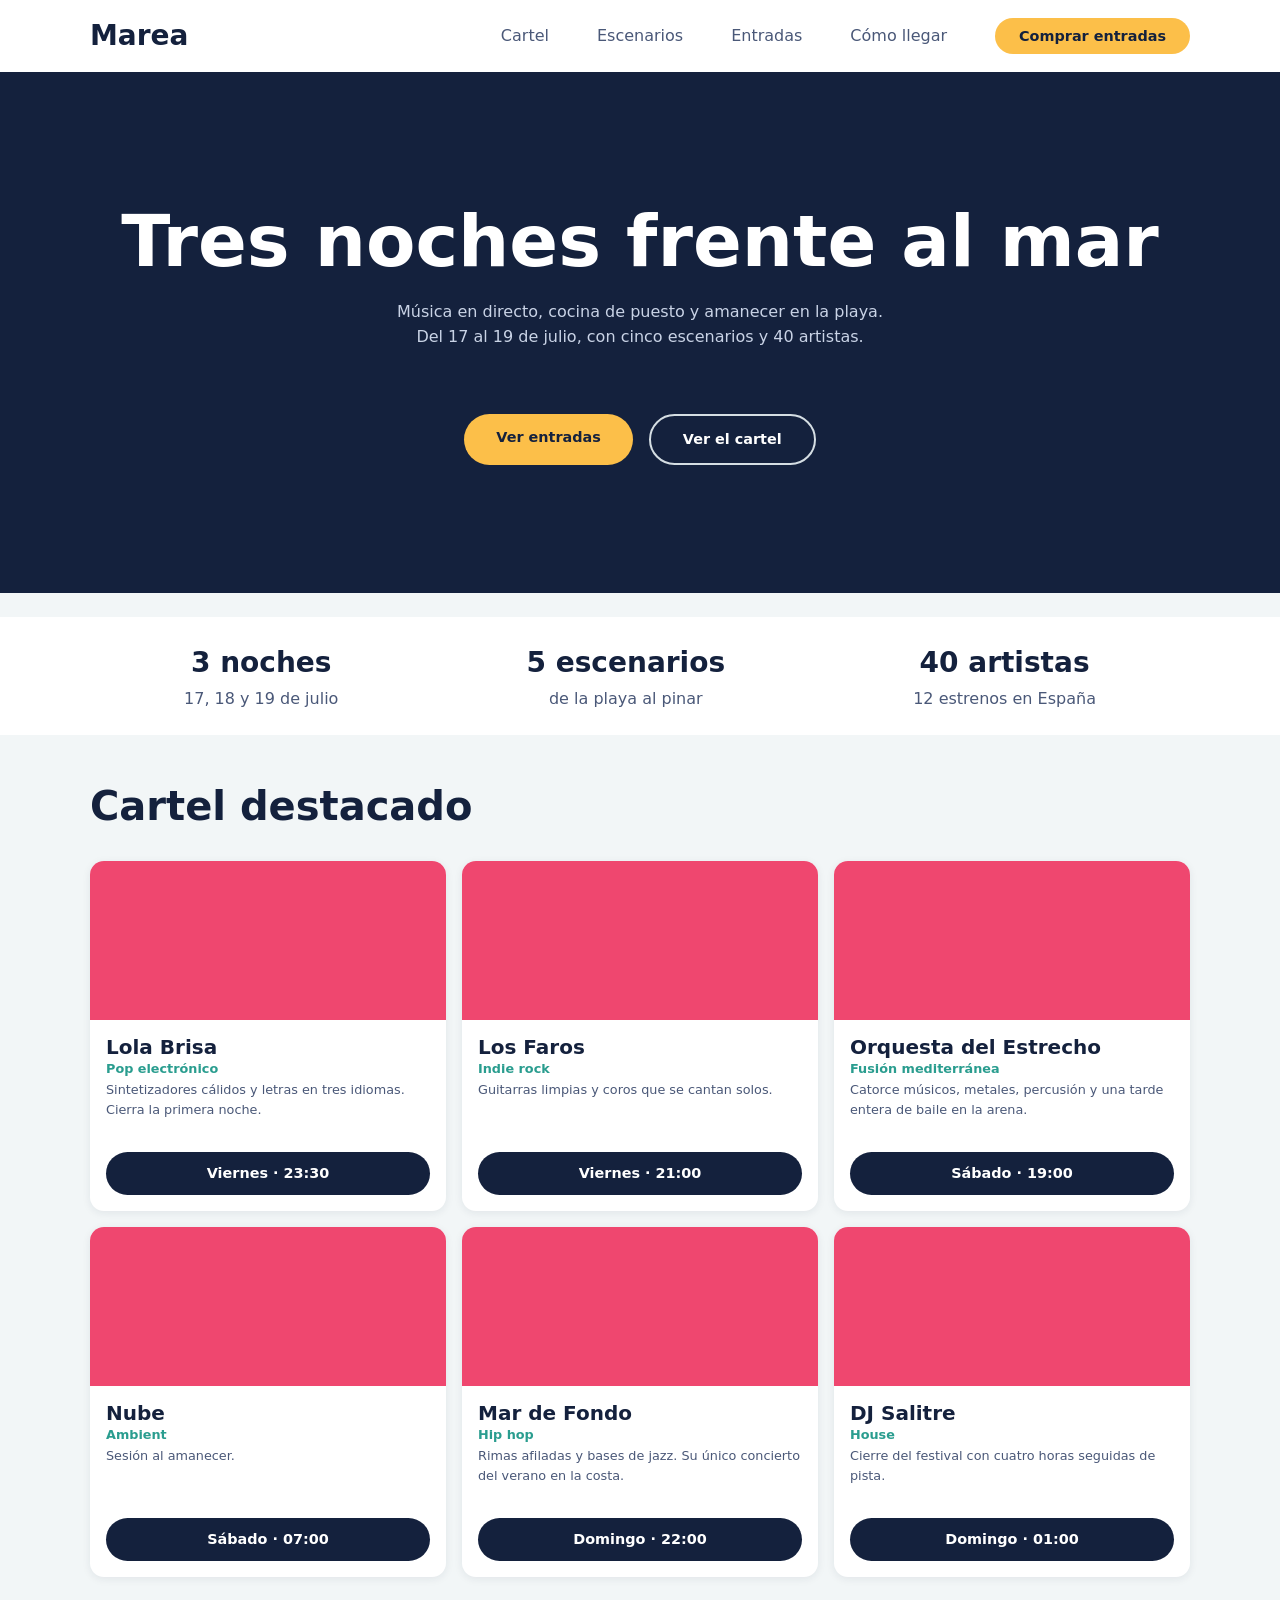
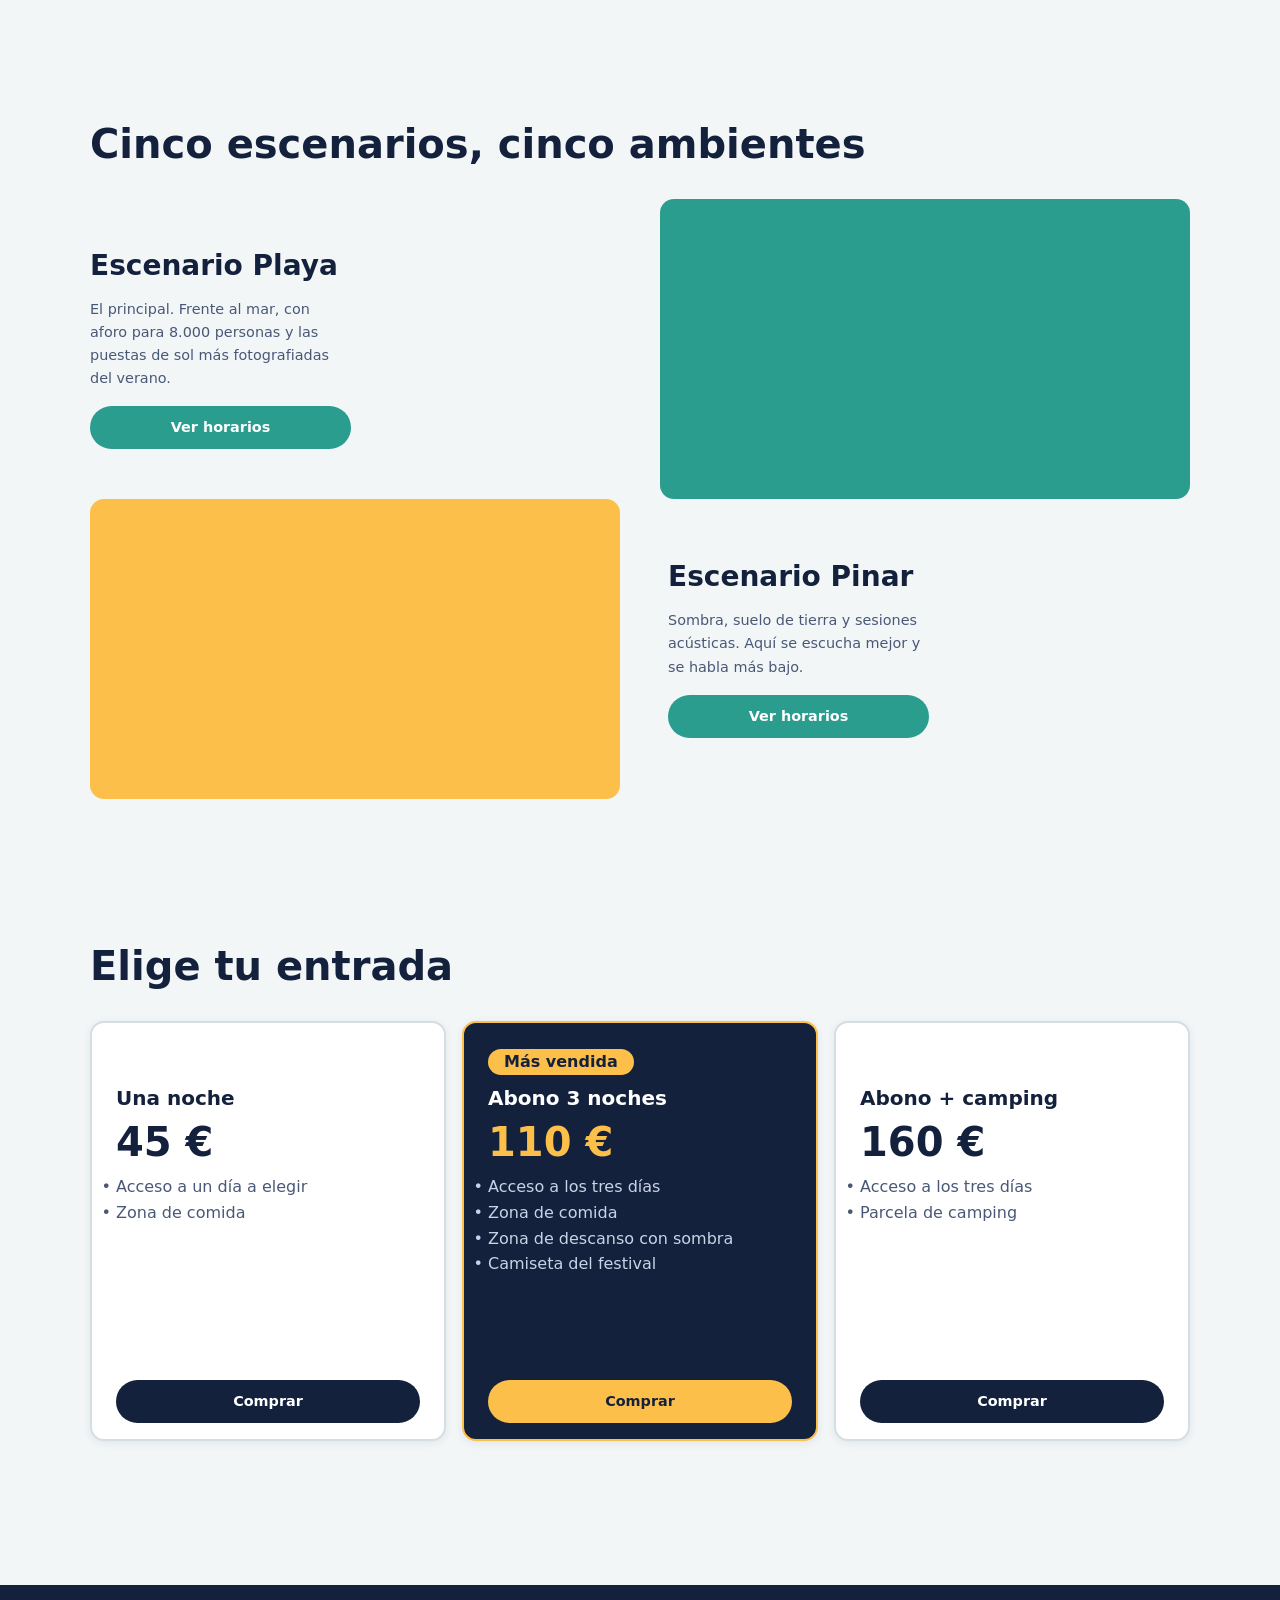
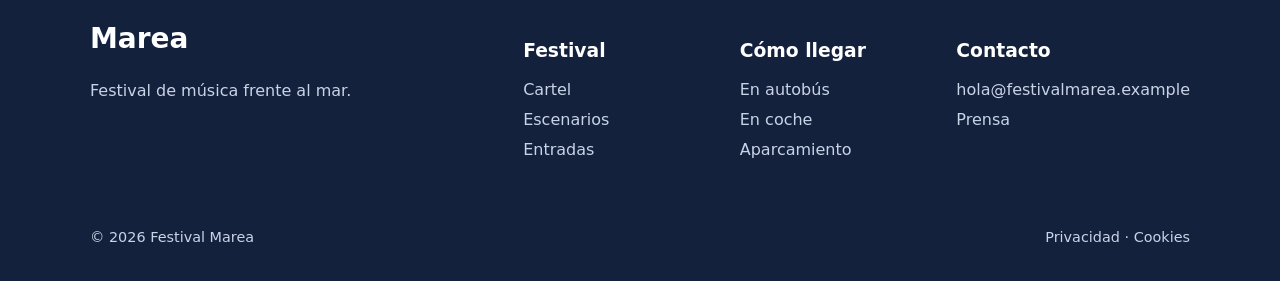
==== Práctica Grid/index.html @ 4a8e5f9d "Add initial HTML and CSS files for Festival Marea layout" ====
<!DOCTYPE html>
<html lang="es">

<head>
  <meta charset="UTF-8">
  <meta name="viewport" content="width=device-width, initial-scale=1">
  <title>Festival Marea · Layout con Flexbox y Grid</title>

  <!-- 1º las variables y el reset, 2º vuestros estilos -->
  <link rel="stylesheet" href="css/variables.css">
  <link rel="stylesheet" href="css/styles.css">
</head>

<body>

  <!-- ============ 1. CABECERA ============ -->
  <header class="cabecera">
    <div class="contenedor cabecera__interior">
      <a href="#" class="logo">Marea</a>

      <nav class="menu" aria-label="Principal">
        <ul class="menu__lista">
          <li><a href="#cartel" class="menu__enlace">Cartel</a></li>
          <li><a href="#escenarios" class="menu__enlace">Escenarios</a></li>
          <li><a href="#entradas" class="menu__enlace">Entradas</a></li>
          <li><a href="#info" class="menu__enlace">Cómo llegar</a></li>
          <li><a href="#entradas" class="boton boton--sol">Comprar entradas</a></li>
        </ul>
      </nav>

    </div>
  </header>

  <main>

    <!-- ============ 2. HERO ============ -->
    <section class="hero">
      <div class="contenedor hero__interior">
        <h1 class="hero__titulo">Tres noches frente al mar</h1>
        <div class="hero__texto-contenedor">
          <p class="hero__texto">
            Música en directo, cocina de puesto y amanecer en la playa.

          </p>
          <p class="hero__texto">Del 17 al 19 de julio, con cinco escenarios y 40 artistas.</p>
        </div>
        <div class="hero__acciones">
          <a href="#entradas" class="boton boton--sol boton--grande">Ver entradas</a>
          <a href="#cartel" class="boton boton--borde boton--grande">Ver el cartel</a>
        </div>
      </div>
    </section>

    <!-- ============ 3. DATOS CLAVE ============ -->
    <section class="datos">
      <div class="contenedor">
        <ul class="datos__lista">
          <li class="dato">
            <strong class="dato__valor">3 noches</strong>
            <span class="dato__etiqueta">17, 18 y 19 de julio</span>
          </li>
          <li class="dato">
            <strong class="dato__valor">5 escenarios</strong>
            <span class="dato__etiqueta">de la playa al pinar</span>
          </li>
          <li class="dato">
            <strong class="dato__valor">40 artistas</strong>
            <span class="dato__etiqueta">12 estrenos en España</span>
          </li>
        </ul>
      </div>
    </section>

    <!-- ============ 4. CARTEL (tarjetas) ============ -->
    <section class="cartel" id="cartel">
      <div class="contenedor">
        <h2 class="seccion__titulo">Cartel destacado</h2>

        <div class="cartel__rejilla">

          <article class="tarjeta">
            <div class="tarjeta__imagen" aria-hidden="true"></div>
            <div class="tarjeta__cuerpo">
              <div class="tarjeta__cuerpo__contenido">
                <h3 class="tarjeta__titulo">Lola Brisa</h3>
                <p class="tarjeta__estilo">Pop electrónico</p>
                <p class="tarjeta__texto">
                  Sintetizadores cálidos y letras en tres idiomas. Cierra la primera noche.
                </p>
              </div>
              <a href="#" class="boton boton--oscuro tarjeta__boton">Viernes · 23:30</a>
            </div>
          </article>

          <article class="tarjeta">
            <div class="tarjeta__imagen" aria-hidden="true"></div>
            <div class="tarjeta__cuerpo">
              <div class="tarjeta__cuerpo__contenido">
                <h3 class="tarjeta__titulo">Los Faros</h3>
                <p class="tarjeta__estilo">Indie rock</p>
                <p class="tarjeta__texto">
                  Guitarras limpias y coros que se cantan solos.
                </p>
              </div>
              <a href="#" class="boton boton--oscuro tarjeta__boton">Viernes · 21:00</a>
            </div>
          </article>

          <article class="tarjeta">
            <div class="tarjeta__imagen" aria-hidden="true"></div>
            <div class="tarjeta__cuerpo">
              <div class="tarjeta__cuerpo__contenido">
                <h3 class="tarjeta__titulo">Orquesta del Estrecho</h3>
                <p class="tarjeta__estilo">Fusión mediterránea</p>
                <p class="tarjeta__texto">
                  Catorce músicos, metales, percusión y una tarde entera de baile en la arena.
                </p>
              </div>
              <a href="#" class="boton boton--oscuro tarjeta__boton">Sábado · 19:00</a>
            </div>
          </article>

          <article class="tarjeta">
            <div class="tarjeta__imagen" aria-hidden="true"></div>
            <div class="tarjeta__cuerpo">
              <div class="tarjeta__cuerpo__contenido">
                <h3 class="tarjeta__titulo">Nube</h3>
                <p class="tarjeta__estilo">Ambient</p>
                <p class="tarjeta__texto">
                  Sesión al amanecer.
                </p>
              </div>
              <a href="#" class="boton boton--oscuro tarjeta__boton">Sábado · 07:00</a>
            </div>
          </article>

          <article class="tarjeta">
            <div class="tarjeta__imagen" aria-hidden="true"></div>
            <div class="tarjeta__cuerpo">
              <div class="tarjeta__cuerpo__contenido">
                <h3 class="tarjeta__titulo">Mar de Fondo</h3>
                <p class="tarjeta__estilo">Hip hop</p>
                <p class="tarjeta__texto">
                  Rimas afiladas y bases de jazz. Su único concierto del verano en la costa.
                </p>
              </div>
              <a href="#" class="boton boton--oscuro tarjeta__boton">Domingo · 22:00</a>
            </div>
          </article>

          <article class="tarjeta">
            <div class="tarjeta__imagen" aria-hidden="true"></div>
            <div class="tarjeta__cuerpo">
              <div class="tarjeta__cuerpo__contenido">
                <h3 class="tarjeta__titulo">DJ Salitre</h3>
                <p class="tarjeta__estilo">House</p>
                <p class="tarjeta__texto">
                  Cierre del festival con cuatro horas seguidas de pista.
                </p>
              </div>
              <a href="#" class="boton boton--oscuro tarjeta__boton">Domingo · 01:00</a>
            </div>
          </article>

        </div>
      </div>
    </section>

    <!-- ============ 5. ESCENARIOS (bloques alternos) ============ -->
    <section class="escenarios" id="escenarios">
      <div class="contenedor">
        <h2 class="seccion__titulo">Cinco escenarios, cinco ambientes</h2>

        <div class="bloque">
          <div class="bloque__texto">
            <h3 class="bloque__titulo">Escenario Playa</h3>
            <p>
              El principal. Frente al mar, con aforo para 8.000 personas y
              las puestas de sol más fotografiadas del verano.
            </p>
            <a href="#" class="boton boton--ola">Ver horarios</a>
          </div>
          <div class="bloque__visual bloque__visual--playa" aria-hidden="true"></div>
        </div>

        <div class="bloque bloque--inverso">
          <div class="bloque__texto">
            <h3 class="bloque__titulo">Escenario Pinar</h3>
            <p>
              Sombra, suelo de tierra y sesiones acústicas. Aquí se escucha
              mejor y se habla más bajo.
            </p>
            <a href="#" class="boton boton--ola">Ver horarios</a>
          </div>
          <div class="bloque__visual bloque__visual--pinar" aria-hidden="true"></div>
        </div>
      </div>
    </section>

    <!-- ============ 6. ENTRADAS (planes) ============ -->
    <section class="entradas" id="entradas">
      <div class="contenedor">
        <h2 class="seccion__titulo">Elige tu entrada</h2>

        <div class="planes">

          <article class="plan">
            <div class="plan__contenido">
              <h3 class="plan__nombre">Una noche</h3>
              <p class="plan__precio">45 €</p>
              <ul class="plan__lista">
                <li>Acceso a un día a elegir</li>
                <li>Zona de comida</li>
              </ul>
            </div>
            <a href="#" class="boton boton--oscuro plan__boton">Comprar</a>
          </article>

          <article class="plan plan--destacado">
            <div class="plan__contenido">
              <p class="plan__etiqueta">Más vendida</p>
              <h3 class="plan__nombre">Abono 3 noches</h3>
              <p class="plan__precio">110 €</p>
              <ul class="plan__lista">
                <li>Acceso a los tres días</li>
                <li>Zona de comida</li>
                <li>Zona de descanso con sombra</li>
                <li>Camiseta del festival</li>
              </ul>
            </div>
            <a href="#" class="boton boton--sol plan__boton">Comprar</a>
          </article>

          <article class="plan">
            <div class="plan__contenido">
              <h3 class="plan__nombre">Abono + camping</h3>
              <p class="plan__precio">160 €</p>
              <ul class="plan__lista">
                <li>Acceso a los tres días</li>
                <li>Parcela de camping</li>
              </ul>
            </div>
            <a href="#" class="boton boton--oscuro plan__boton">Comprar</a>
          </article>

        </div>
      </div>
    </section>

  </main>

  <!-- ============ 7. PIE DE PÁGINA ============ -->
  <footer class="pie" id="info">
    <div class="contenedor pie__interior">

      <div class="pie__columna pie__columna--marca">
        <a href="#" class="logo">Marea</a>
        <p>Festival de música frente al mar.</p>
      </div>

      <div class="pie__columna">
        <h3 class="pie__titulo">Festival</h3>
        <ul class="pie__lista">
          <li><a href="#cartel">Cartel</a></li>
          <li><a href="#escenarios">Escenarios</a></li>
          <li><a href="#entradas">Entradas</a></li>
        </ul>
      </div>

      <div class="pie__columna">
        <h3 class="pie__titulo">Cómo llegar</h3>
        <ul class="pie__lista">
          <li><a href="#">En autobús</a></li>
          <li><a href="#">En coche</a></li>
          <li><a href="#">Aparcamiento</a></li>
        </ul>
      </div>

      <div class="pie__columna">
        <h3 class="pie__titulo">Contacto</h3>
        <ul class="pie__lista">
          <li><a href="#">hola@festivalmarea.example</a></li>
          <li><a href="#">Prensa</a></li>
        </ul>
      </div>

    </div>

    <div class="pie__legal">
      <div class="contenedor pie__legal-interior">
        <p>© 2026 Festival Marea</p>
        <p><a href="#">Privacidad</a> · <a href="#">Cookies</a></p>
      </div>
    </div>
  </footer>

</body>

</html>
---- Práctica Grid/css/variables.css ----
/* =========================================================
   variables.css  ·  Festival Marea
   Tokens de diseño + reset mínimo.
   NO es necesario modificar este archivo: úsalo con var(--nombre)
   ========================================================= */

:root {
    /* ---------- Color ---------- */
    --color-fondo: #f2f6f7;
    /* fondo de página */
    --color-superficie: #ffffff;
    /* tarjetas, cajas */
    --color-tinta: #14213d;
    /* texto principal y fondos oscuros */
    --color-tinta-suave: #4a5878;
    /* texto secundario */
    --color-sol: #fcbf49;
    --color-sol-hover: #E9A31A;
    /* acento principal (botones, destacados) */
    --color-ola: #2a9d8f;
    --color-ola-hover: #1E7B70;
    /* acento secundario */
    --color-coral: #ef476f;
    /* acento de alerta / oferta */
    --color-borde: #d5dee3;
    --color-texto: #C9D3E6;

    /* ---------- Tipografía ---------- */
    --fuente-titulo: "Trebuchet MS", "Segoe UI", system-ui, sans-serif;
    --fuente-texto: system-ui, -apple-system, "Segoe UI", Roboto, sans-serif;

    --texto-xs: 0.8rem;
    --texto-s: 0.9rem;
    --texto-m: 1rem;
    --texto-l: 1.25rem;
    --texto-xl: 1.75rem;
    --texto-2xl: 2.5rem;
    --texto-3xl: clamp(2.5rem, 7vw, 4.5rem);
    /* título del hero */

    --peso-normal: 400;
    --peso-fuerte: 700;
    --peso-negro: 800;

    /* ---------- Espaciado (escala de 8px) ---------- */
    --espacio-1: 0.25rem;
    --espacio-2: 0.5rem;
    --espacio-2-5: 0.75rem;
    --espacio-3: 1rem;
    --espacio-4: 1.5rem;
    --espacio-5: 2rem;
    --espacio-6: 3rem;
    --espacio-7: 4.5rem;
    --espacio-8: 6rem;
    --espacio-9: 8rem;
    --espacio-secciones: 9rem;

    --espacio-alto-boton: 0.625rem;

    /* ---------- Forma ---------- */
    --radio-s: 6px;
    --radio-m: 14px;
    --radio-pildora: 999px;

    --sombra-suave: 0 2px 8px rgba(20, 33, 61, 0.08);
    --sombra-fuerte: 0 12px 32px rgba(20, 33, 61, 0.18);

    /* ---------- Layout ---------- */
    --ancho-contenedor: 1100px;
    --alto-cabecera: 72px;

    --alto-bloque: 300px;
    --alto-bloque-imagen: 530px;

    --alto-tarjeta: 350px;

    /* ---------- Movimiento ---------- */
    --transicion: 180ms ease;

}

/* Nota: las variables CSS NO funcionan dentro de @media (...).
   Puntos de ruptura de la práctica:
     móvil   → hasta 639px
     tablet  → desde 640px
     escritorio → desde 960px                                   */

/* ---------- Reset mínimo ---------- */
*,
*::before,
*::after {
    box-sizing: border-box;
    margin: 0;
    padding: 0;
}

html {
    font-size: 100%;
}

body {
    font-family: var(--fuente-texto);
    font-size: var(--texto-m);
    line-height: 1.6;
    color: var(--color-tinta);
    background: var(--color-fondo);
}

img {
    max-width: 100%;
    display: block;
}

ul {
    list-style: none;
}

a {
    color: inherit;
    text-decoration: none;
}

h1,
h2,
h3 {
    font-family: var(--fuente-titulo);
    line-height: 1.15;
}

button {
    font: inherit;
    cursor: pointer;
    border: 0;
}

:focus-visible {
    outline: 3px solid var(--color-ola);
    outline-offset: 2px;
}
---- Práctica Grid/css/styles.css ----
body {
    min-height: 100vh;

    display: flex;
    flex-direction: column;
}

/* Esto te muestra un 'layout' para ver si algo no está en su sitio */
/* * {
    outline: 1px solid red;
} */

/* Clases reutilizadas */

.contenedor {
    max-width: var(--ancho-contenedor);
    margin: 0 auto;
}

.boton {
    color: var(--color-superficie);
    font-weight: var(--peso-fuerte);
    font-size: var(--texto-s);
    text-align: center;

    padding: var(--espacio-alto-boton) var(--espacio-4);
    border-radius: var(--radio-pildora);
}

.boton--grande {
    padding: var(--espacio-2-5) var(--espacio-5)
}

.boton--sol {
    background-color: var(--color-sol);

    color: var(--color-tinta);
    font-weight: var(--peso-fuerte);
}

.boton--sol:hover {
    background-color: var(--color-sol-hover);

    transition: var(--transicion);
}

.boton--borde {
    color: var(--color-superficie);

    border: 2px solid var(--color-borde);
}

.boton--borde:hover {
    background-color: var(--color-tinta-suave);

    transition: var(--transicion);
}

.boton--oscuro {
    background-color: var(--color-tinta);
}

.boton--oscuro:hover {
    background-color: var(--color-tinta-suave);

    transition: var(--transicion);
}

.boton--ola {
    background-color: var(--color-ola);
}

.boton--ola:hover {
    background-color: var(--color-ola-hover);

    transition: var(--transicion);
}

.seccion__titulo {
    font-size: var(--texto-2xl);

    margin-bottom: 2rem;
}

/* Esto es para asignar un margin entre secciones (obviando el hero) sin repetir código */
section:not(hero)+section:not(hero) {
    margin-bottom: var(--espacio-secciones);
}

main {
    flex: 1;
}

/* Fin clases reutilizadas */

/* Sección Cabecera */

.cabecera {
    background-color: var(--color-superficie);

    position: sticky;
    top: 0;
}

.cabecera__interior {
    height: var(--alto-cabecera);

    display: flex;
    justify-content: space-between;
    align-items: center;
}

.logo {
    color: var(--color-tinta);
    font-size: var(--texto-xl);
    font-family: var(--fuente-titulo);
    font-weight: var(--peso-fuerte);
}

/* Fin Sección Cabecera */

/* Sección Menú */

.menu {}

.menu__lista {
    display: flex;
    gap: var(--espacio-6);
}

.menu__enlace {
    color: var(--color-tinta-suave);
}

.menu__enlace:hover {
    color: var(--color-tinta);
}

/* Fin Sección Menú */

/* Sección Hero */

.hero {
    background-color: var(--color-tinta);
}

.hero__interior {
    display: flex;
    flex-direction: column;
    align-items: center;
    gap: var(--espacio-3);

    padding-block: var(--espacio-9);
}

.hero__titulo {
    color: var(--color-superficie);
    font-size: var(--texto-3xl);
}

.hero__texto-contenedor {
    margin-bottom: 3rem;
}

.hero__texto {
    color: var(--color-texto);
    text-align: center;
}

.hero__acciones {
    display: flex;
    gap: var(--espacio-3);
}

/* Fin Sección Hero */

/* Sección Datos Clave */

.datos {
    background-color: var(--color-superficie);

    margin-top: var(--espacio-4);
    margin-bottom: var(--espacio-6);

    padding: var(--espacio-4)
}

.datos__lista {
    display: flex;
    justify-content: space-around;
    align-items: center;
}

.dato {
    display: flex;
    flex-direction: column;
    align-items: center;
}

.dato__valor {
    color: var(--color-tinta);
    font-size: var(--texto-xl);
}

.dato__etiqueta {
    color: var(--color-tinta-suave);
}

/* Fin Sección Datos Clave */

/* Sección Cartel Rejilla */

.cartel__rejilla {
    display: grid;
    grid-template-columns: repeat(3, 1fr);
    gap: 1rem;
}

.tarjeta {
    background-color: var(--color-superficie);
    height: var(--alto-tarjeta);

    border-radius: var(--radio-m);
    box-shadow: var(--sombra-suave);

    display: flex;
    flex-direction: column;
    overflow: hidden;
}

.tarjeta__imagen {
    background-color: var(--color-coral);

    width: 100%;
    flex: 1;
}

.tarjeta__cuerpo {
    flex: 1;

    padding: var(--espacio-3);

    display: flex;
    flex-direction: column;
    justify-content: space-between;
}

.tarjeta__cuerpo__contenido {
    display: flex;
    flex-direction: column;
}

.tarjeta__titulo {
    font-size: var(--texto-l);
}

.tarjeta__estilo {
    color: var(--color-ola);
    font-size: var(--texto-xs);
    font-weight: var(--peso-fuerte);
}

.tarjeta__texto {
    color: var(--color-tinta-suave);
    font-size: var(--texto-xs);

    margin-bottom: 1rem;
}

/* Fin Sección Cartel Rejilla */

/* Sección Escenarios */

.bloque {
    height: var(--alto-bloque);
    display: grid;
    grid-template-columns: repeat(2, 1fr);
    gap: var(--espacio-6);
}

.bloque__visual {
    width: var(--alto-bloque-imagen);

    border-radius: var(--radio-m);
}

.bloque__visual--playa {
    background-color: var(--color-ola);
}

.bloque__visual--pinar {
    background-color: var(--color-sol);

    order: -1;
}

.bloque__texto {
    width: 50%;

    display: flex;
    flex-direction: column;
    justify-content: center;
    gap: var(--espacio-3);
}

.bloque__titulo {
    font-size: var(--texto-xl);
}

.bloque__texto p {
    color: var(--color-tinta-suave);
    font-size: var(--texto-s);
}

/* Fin Sección Escenarios */

/* Sección Planes */

.planes {
    display: grid;
    grid-template-columns: repeat(3, 1fr);
    gap: var(--espacio-3);
}

.plan {
    background-color: var(--color-superficie);
    height: 420px;

    padding: var(--espacio-3) var(--espacio-4);
    border-radius: var(--radio-m);

    display: flex;
    flex-direction: column;
    justify-content: space-between;

    box-shadow: var(--sombra-suave);
    border: 2px solid var(--color-borde)
}

.plan--destacado {
    background-color: var(--color-tinta);

    color: var(--color-superficie);

    border-color: var(--color-sol);
}

.plan--destacado .plan__precio {
    color: var(--color-sol);
}

.plan--destacado .plan__lista li {
    color: var(--color-texto);
}

.plan__contenido {
    padding-top: var(--espacio-6);

    position: relative;
}

.plan__etiqueta {
    background-color: var(--color-sol);

    color: var(--color-tinta);
    font-weight: var(--peso-fuerte);

    padding: 0 var(--espacio-3);
    position: absolute;
    top: 10px;

    border-radius: var(--radio-pildora);
}

.plan__nombre {
    font-size: var(--texto-l);
}

.plan__precio {
    font-size: var(--texto-2xl);
    font-weight: var(--peso-fuerte);
}

.plan__lista {
    list-style-type: "• ";
    flex: 1;
}

.plan__lista li {
    color: var(--color-tinta-suave);
}

/* Fin Sección Planes */

/* Sección Footer */

.pie {
    background-color: var(--color-tinta);
    color: var(--color-superficie);

    position: sticky;

}

.pie .logo {
    color: var(--color-superficie);

}

.pie__interior {
    display: grid;
    grid-template-columns: 2fr 1fr 1fr 1fr;
    padding: var(--espacio-5) 0;
}

.pie__columna {
    display: flex;
    flex-direction: column;
    gap: var(--espacio-3);
}

.pie__columna--marca p {
    color: var(--color-texto);
}

.pie__titulo {
    padding-top: 1.4rem;
}

.pie__lista {
    display: flex;
    flex-direction: column;
    gap: var(--espacio-1);
}

.pie__lista li {
    color: var(--color-texto);
}

.pie__legal-interior {
    display: flex;
    justify-content: space-between;
    padding: var(--espacio-5) 0;
    font-size: var(--texto-s);
    color: var(--color-texto);
}

/* Fin Sección Footer */
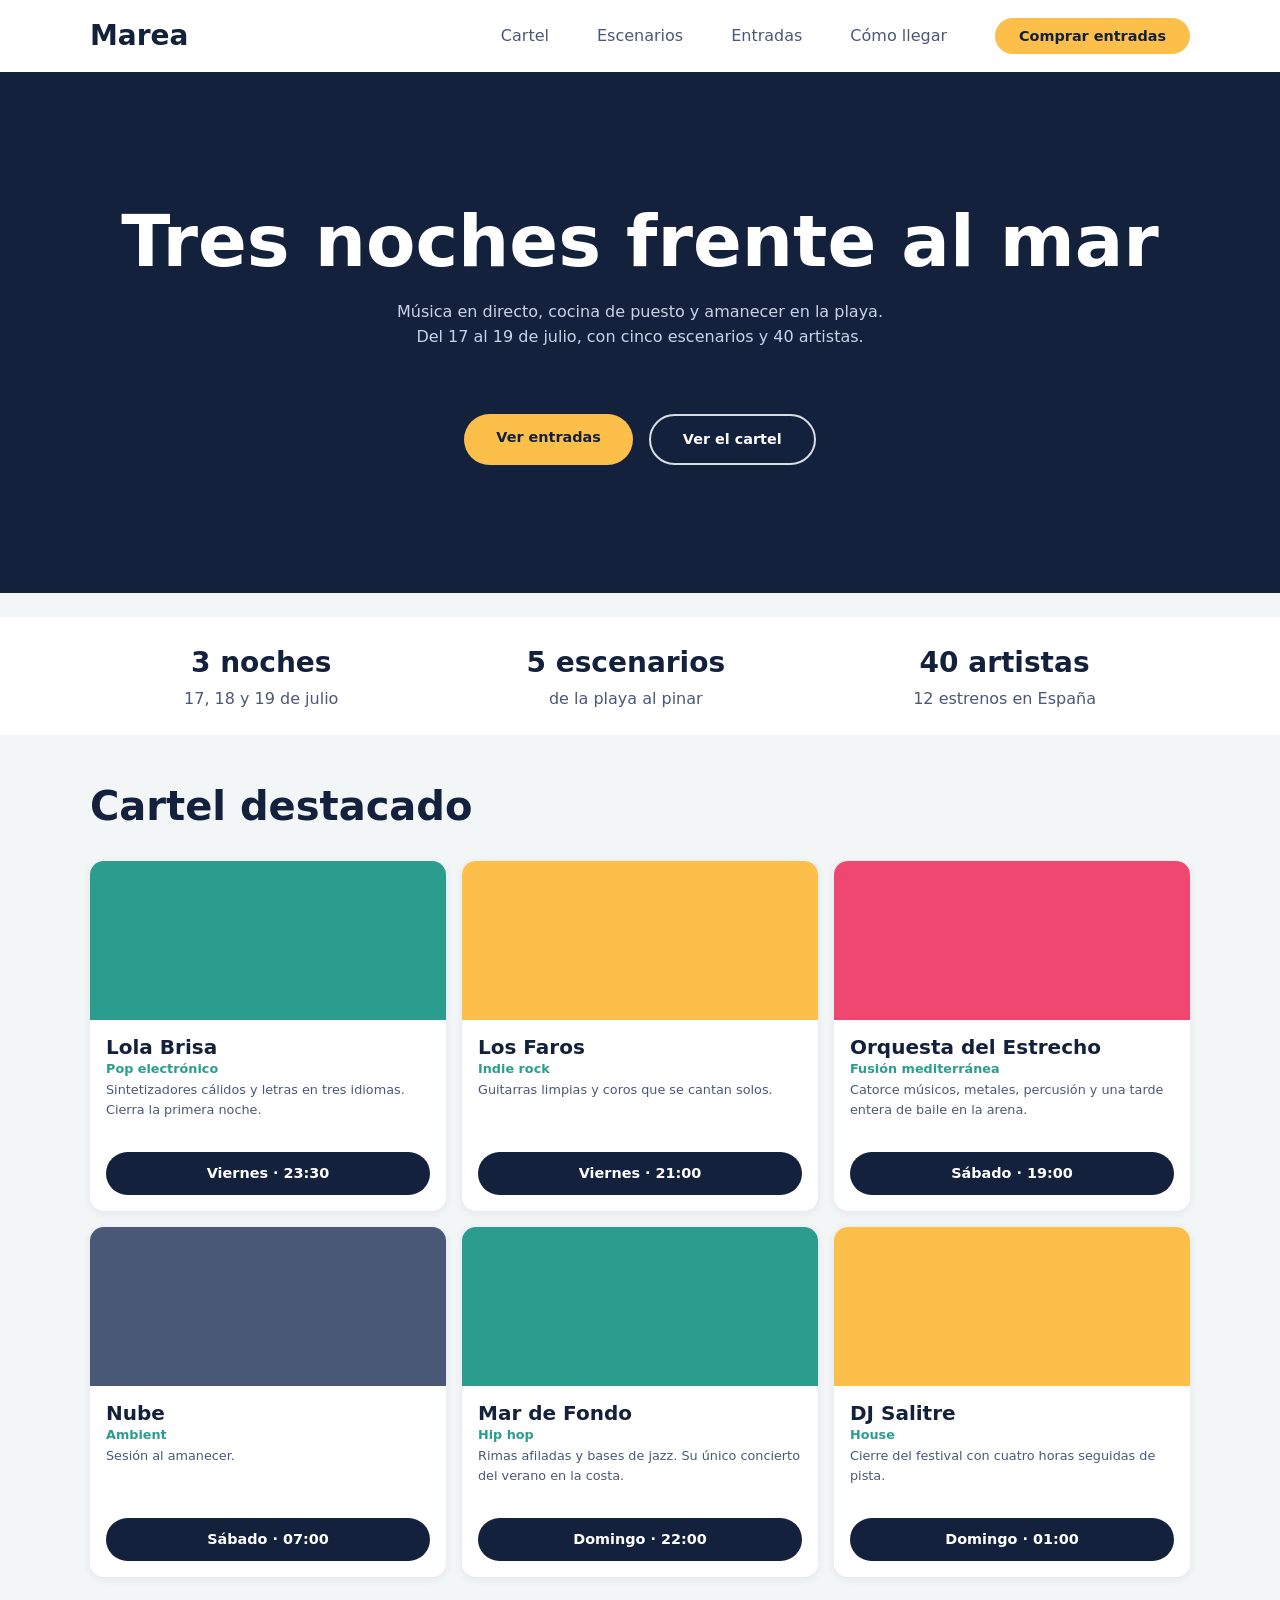
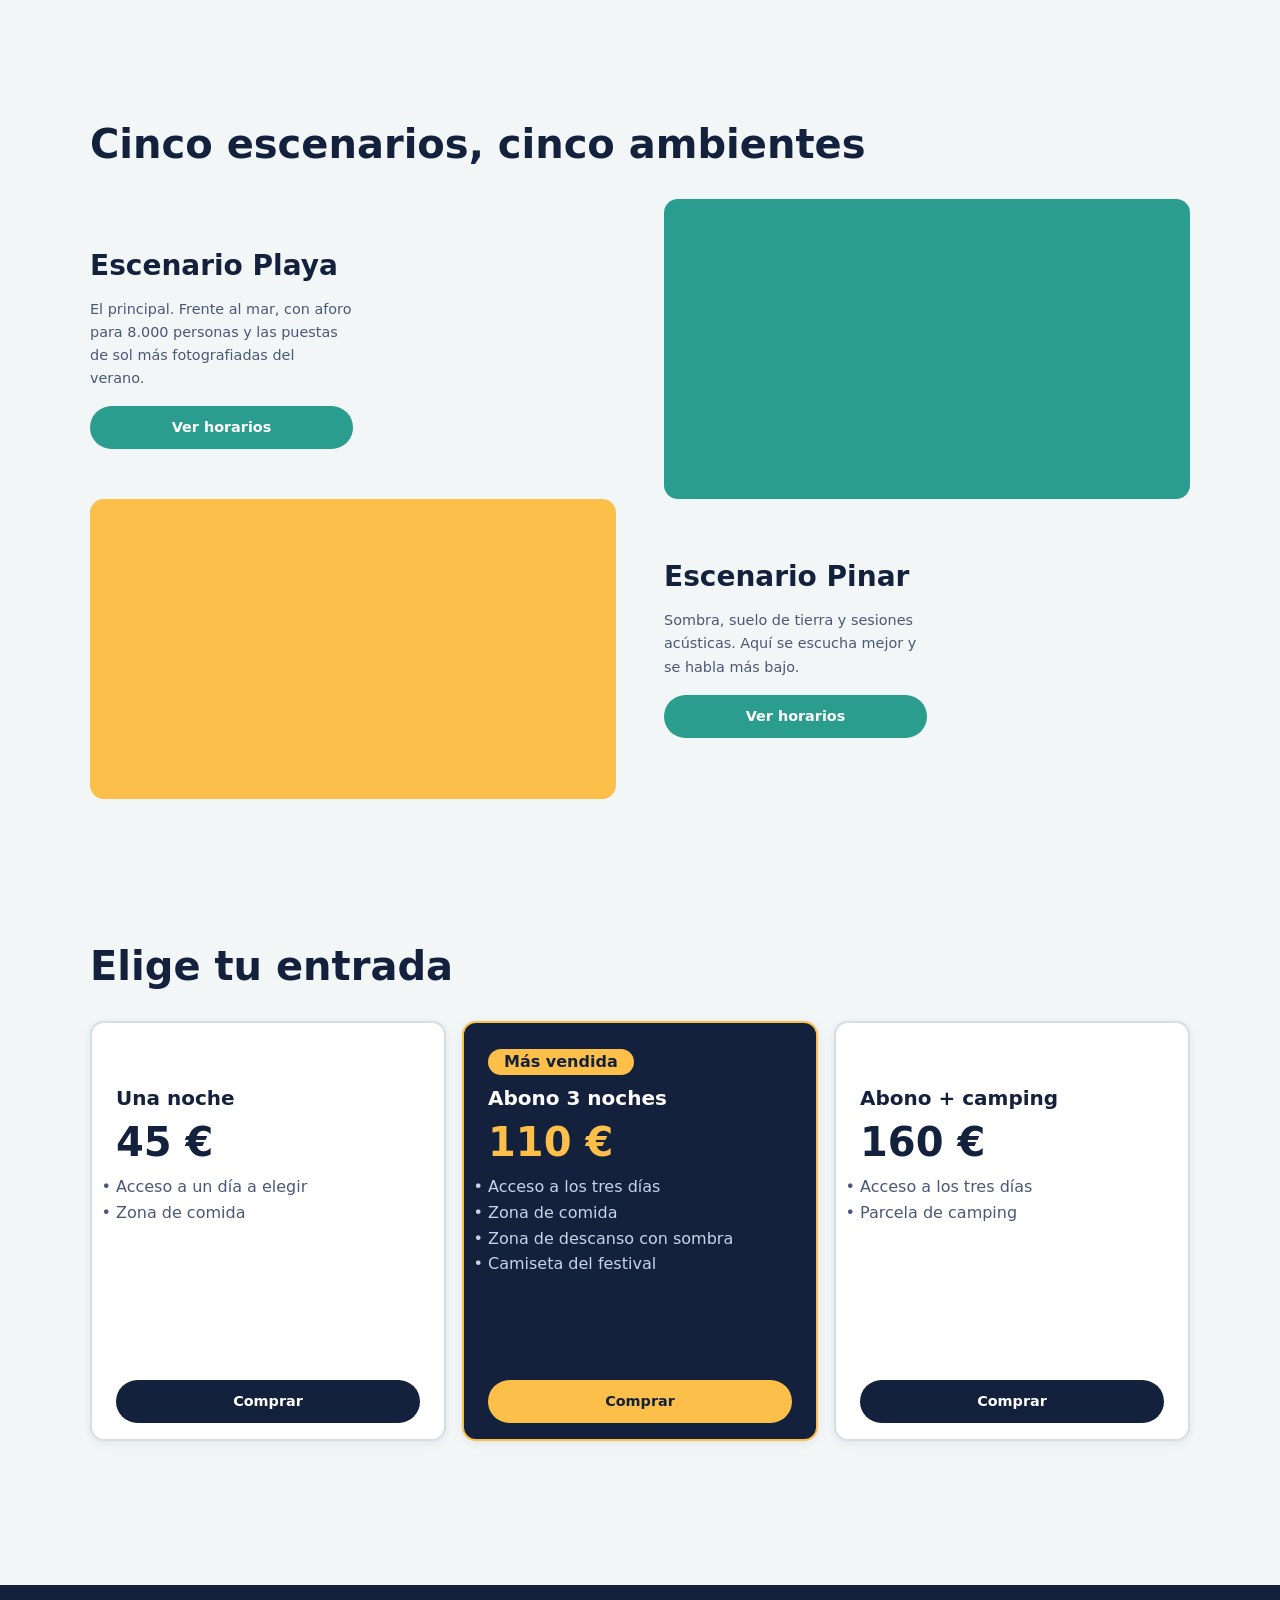
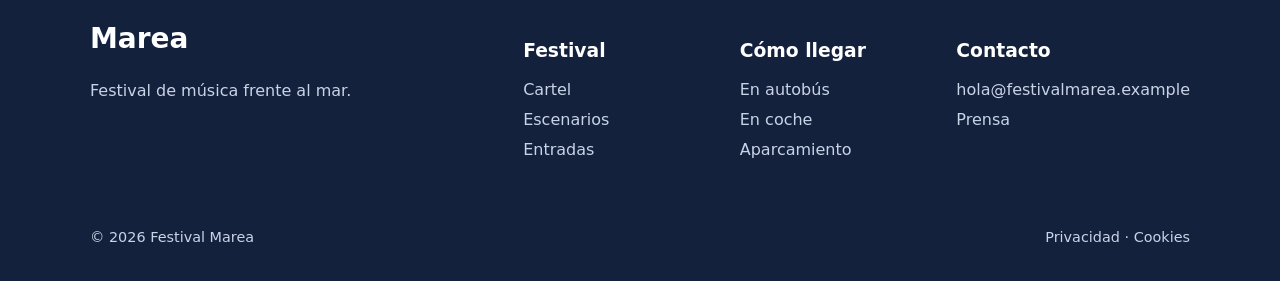
==== commit 3883ce0d: "." ====
--- a/Práctica Grid/index.html
+++ b/Práctica Grid/index.html
@@ -17,6 +17,17 @@
   <header class="cabecera">
     <div class="contenedor cabecera__interior">
       <a href="#" class="logo">Marea</a>
+
+
+
+      <button class="menu-toggle" aria-label="Abrir menú">
+        <svg xmlns="http://www.w3.org/2000/svg" width="24" height="24" viewBox="0 0 24 24" fill="none"
+          stroke="currentColor" stroke-width="2" stroke-linecap="round" stroke-linejoin="round" class="menu__icono">
+          <path d="M4 5h16" />
+          <path d="M4 12h16" />
+          <path d="M4 19h16" />
+        </svg>
+      </button>
 
       <nav class="menu" aria-label="Principal">
         <ul class="menu__lista">
@@ -294,6 +305,7 @@
     </div>
   </footer>
 
+  <script src="app.js"></script>
 </body>
 
 </html>
--- a/Práctica Grid/css/variables.css
+++ b/Práctica Grid/css/variables.css
@@ -1,139 +1,166 @@
-/* =========================================================
-   variables.css  ·  Festival Marea
-   Tokens de diseño + reset mínimo.
-   NO es necesario modificar este archivo: úsalo con var(--nombre)
-   ========================================================= */
-
-:root {
-    /* ---------- Color ---------- */
-    --color-fondo: #f2f6f7;
-    /* fondo de página */
-    --color-superficie: #ffffff;
-    /* tarjetas, cajas */
-    --color-tinta: #14213d;
-    /* texto principal y fondos oscuros */
-    --color-tinta-suave: #4a5878;
-    /* texto secundario */
-    --color-sol: #fcbf49;
-    --color-sol-hover: #E9A31A;
-    /* acento principal (botones, destacados) */
-    --color-ola: #2a9d8f;
-    --color-ola-hover: #1E7B70;
-    /* acento secundario */
-    --color-coral: #ef476f;
-    /* acento de alerta / oferta */
-    --color-borde: #d5dee3;
-    --color-texto: #C9D3E6;
-
-    /* ---------- Tipografía ---------- */
-    --fuente-titulo: "Trebuchet MS", "Segoe UI", system-ui, sans-serif;
-    --fuente-texto: system-ui, -apple-system, "Segoe UI", Roboto, sans-serif;
-
-    --texto-xs: 0.8rem;
-    --texto-s: 0.9rem;
-    --texto-m: 1rem;
-    --texto-l: 1.25rem;
-    --texto-xl: 1.75rem;
-    --texto-2xl: 2.5rem;
-    --texto-3xl: clamp(2.5rem, 7vw, 4.5rem);
-    /* título del hero */
-
-    --peso-normal: 400;
-    --peso-fuerte: 700;
-    --peso-negro: 800;
-
-    /* ---------- Espaciado (escala de 8px) ---------- */
-    --espacio-1: 0.25rem;
-    --espacio-2: 0.5rem;
-    --espacio-2-5: 0.75rem;
-    --espacio-3: 1rem;
-    --espacio-4: 1.5rem;
-    --espacio-5: 2rem;
-    --espacio-6: 3rem;
-    --espacio-7: 4.5rem;
-    --espacio-8: 6rem;
-    --espacio-9: 8rem;
-    --espacio-secciones: 9rem;
-
-    --espacio-alto-boton: 0.625rem;
-
-    /* ---------- Forma ---------- */
-    --radio-s: 6px;
-    --radio-m: 14px;
-    --radio-pildora: 999px;
-
-    --sombra-suave: 0 2px 8px rgba(20, 33, 61, 0.08);
-    --sombra-fuerte: 0 12px 32px rgba(20, 33, 61, 0.18);
-
-    /* ---------- Layout ---------- */
-    --ancho-contenedor: 1100px;
-    --alto-cabecera: 72px;
-
-    --alto-bloque: 300px;
-    --alto-bloque-imagen: 530px;
-
-    --alto-tarjeta: 350px;
-
-    /* ---------- Movimiento ---------- */
-    --transicion: 180ms ease;
-
-}
-
-/* Nota: las variables CSS NO funcionan dentro de @media (...).
-   Puntos de ruptura de la práctica:
-     móvil   → hasta 639px
-     tablet  → desde 640px
-     escritorio → desde 960px                                   */
-
-/* ---------- Reset mínimo ---------- */
-*,
-*::before,
-*::after {
-    box-sizing: border-box;
-    margin: 0;
-    padding: 0;
-}
-
-html {
-    font-size: 100%;
-}
-
-body {
-    font-family: var(--fuente-texto);
-    font-size: var(--texto-m);
-    line-height: 1.6;
-    color: var(--color-tinta);
-    background: var(--color-fondo);
-}
-
-img {
-    max-width: 100%;
-    display: block;
-}
-
-ul {
-    list-style: none;
-}
-
-a {
-    color: inherit;
-    text-decoration: none;
-}
-
-h1,
-h2,
-h3 {
-    font-family: var(--fuente-titulo);
-    line-height: 1.15;
-}
-
-button {
-    font: inherit;
-    cursor: pointer;
-    border: 0;
-}
-
-:focus-visible {
-    outline: 3px solid var(--color-ola);
-    outline-offset: 2px;
+/* =========================================================
+   variables.css  ·  Festival Marea
+   Tokens de diseño + reset mínimo.
+   NO es necesario modificar este archivo: úsalo con var(--nombre)
+   ========================================================= */
+
+:root {
+    /* ---------- Color ---------- */
+    --color-fondo: #f2f6f7;
+    /* fondo de página */
+    --color-superficie: #ffffff;
+    /* tarjetas, cajas */
+    --color-tinta: #14213d;
+    /* texto principal y fondos oscuros */
+    --color-tinta-suave: #4a5878;
+    /* texto secundario */
+    --color-sol: #fcbf49;
+    --color-sol-hover: #E9A31A;
+    /* acento principal (botones, destacados) */
+    --color-ola: #2a9d8f;
+    --color-ola-hover: #1E7B70;
+    /* acento secundario */
+    --color-coral: #ef476f;
+    /* acento de alerta / oferta */
+    --color-borde: #d5dee3;
+    --color-texto: #C9D3E6;
+
+    /* ---------- Tipografía ---------- */
+    --fuente-titulo: "Trebuchet MS", "Segoe UI", system-ui, sans-serif;
+    --fuente-texto: system-ui, -apple-system, "Segoe UI", Roboto, sans-serif;
+
+    --texto-xs: 0.8rem;
+    --texto-s: 0.9rem;
+    --texto-m: 1rem;
+    --texto-l: 1.25rem;
+    --texto-xl: 1.75rem;
+    --texto-2xl: 2.5rem;
+    --texto-3xl: clamp(2.5rem, 7vw, 4.5rem);
+    /* título del hero */
+
+    --peso-normal: 400;
+    --peso-fuerte: 700;
+    --peso-negro: 800;
+
+    /* ---------- Espaciado (escala de 8px) ---------- */
+    --espacio-1: 0.25rem;
+    --espacio-2: 0.5rem;
+    --espacio-2-5: 0.75rem;
+    --espacio-3: 1rem;
+    --espacio-4: 1.5rem;
+    --espacio-5: 2rem;
+    --espacio-6: 3rem;
+    --espacio-7: 4.5rem;
+    --espacio-8: 6rem;
+    --espacio-9: 8rem;
+    --espacio-secciones: 9rem;
+
+    --espacio-alto-boton: 0.625rem;
+
+    /* ---------- Forma ---------- */
+    --radio-s: 6px;
+    --radio-m: 14px;
+    --radio-pildora: 999px;
+
+    --sombra-suave: 0 2px 8px rgba(20, 33, 61, 0.08);
+    --sombra-fuerte: 0 12px 32px rgba(20, 33, 61, 0.18);
+
+    /* ---------- Layout ---------- */
+    --ancho-contenedor: 1100px;
+    --alto-cabecera: 72px;
+
+    --alto-bloque: 300px;
+
+    --alto-tarjeta: 350px;
+
+    /* ---------- Movimiento ---------- */
+    --transicion: 180ms ease;
+
+}
+
+/* Media Query */
+
+@media(prefers-color-scheme: dark) {
+    :root {
+        /* ---------- Color ---------- */
+        --color-fondo: #14213D;
+        /* fondo de página */
+        --color-superficie: #ffffff;
+        /* tarjetas, cajas */
+        --color-tinta: #14213d;
+        /* texto principal y fondos oscuros */
+        --color-tinta-suave: #4a5878;
+        /* texto secundario */
+        --color-sol: #fcbf49;
+        --color-sol-hover: #E9A31A;
+        /* acento principal (botones, destacados) */
+        --color-ola: #2a9d8f;
+        --color-ola-hover: #1E7B70;
+        /* acento secundario */
+        --color-coral: #ef476f;
+        /* acento de alerta / oferta */
+        --color-borde: #d5dee3;
+        --color-texto: #C9D3E6;
+    }
+}
+
+/* Fin Media Query */
+
+/* Nota: las variables CSS NO funcionan dentro de @media (...).
+   Puntos de ruptura de la práctica:
+     móvil   → hasta 639px
+     tablet  → desde 640px
+     escritorio → desde 960px                                   */
+
+/* ---------- Reset mínimo ---------- */
+*,
+*::before,
+*::after {
+    box-sizing: border-box;
+    margin: 0;
+    padding: 0;
+}
+
+html {
+    font-size: 100%;
+}
+
+body {
+    font-family: var(--fuente-texto);
+    font-size: var(--texto-m);
+    line-height: 1.6;
+    color: var(--color-tinta);
+    background: var(--color-fondo);
+}
+
+img {
+    max-width: 100%;
+    display: block;
+}
+
+ul {
+    list-style: none;
+}
+
+a {
+    color: inherit;
+    text-decoration: none;
+}
+
+h1,
+h2,
+h3 {
+    font-family: var(--fuente-titulo);
+    line-height: 1.15;
+}
+
+button {
+    font: inherit;
+    cursor: pointer;
+    border: 0;
+}
+
+:focus-visible {
+    outline: 3px solid var(--color-ola);
+    outline-offset: 2px;
 }
--- a/Práctica Grid/css/styles.css
+++ b/Práctica Grid/css/styles.css
@@ -1,448 +1,649 @@
-body {
-    min-height: 100vh;
-
-    display: flex;
-    flex-direction: column;
-}
-
-/* Esto te muestra un 'layout' para ver si algo no está en su sitio */
-/* * {
-    outline: 1px solid red;
-} */
-
-/* Clases reutilizadas */
-
-.contenedor {
-    max-width: var(--ancho-contenedor);
-    margin: 0 auto;
-}
-
-.boton {
-    color: var(--color-superficie);
-    font-weight: var(--peso-fuerte);
-    font-size: var(--texto-s);
-    text-align: center;
-
-    padding: var(--espacio-alto-boton) var(--espacio-4);
-    border-radius: var(--radio-pildora);
-}
-
-.boton--grande {
-    padding: var(--espacio-2-5) var(--espacio-5)
-}
-
-.boton--sol {
-    background-color: var(--color-sol);
-
-    color: var(--color-tinta);
-    font-weight: var(--peso-fuerte);
-}
-
-.boton--sol:hover {
-    background-color: var(--color-sol-hover);
-
-    transition: var(--transicion);
-}
-
-.boton--borde {
-    color: var(--color-superficie);
-
-    border: 2px solid var(--color-borde);
-}
-
-.boton--borde:hover {
-    background-color: var(--color-tinta-suave);
-
-    transition: var(--transicion);
-}
-
-.boton--oscuro {
-    background-color: var(--color-tinta);
-}
-
-.boton--oscuro:hover {
-    background-color: var(--color-tinta-suave);
-
-    transition: var(--transicion);
-}
-
-.boton--ola {
-    background-color: var(--color-ola);
-}
-
-.boton--ola:hover {
-    background-color: var(--color-ola-hover);
-
-    transition: var(--transicion);
-}
-
-.seccion__titulo {
-    font-size: var(--texto-2xl);
-
-    margin-bottom: 2rem;
-}
-
-/* Esto es para asignar un margin entre secciones (obviando el hero) sin repetir código */
-section:not(hero)+section:not(hero) {
-    margin-bottom: var(--espacio-secciones);
-}
-
-main {
-    flex: 1;
-}
-
-/* Fin clases reutilizadas */
-
-/* Sección Cabecera */
-
-.cabecera {
-    background-color: var(--color-superficie);
-
-    position: sticky;
-    top: 0;
-}
-
-.cabecera__interior {
-    height: var(--alto-cabecera);
-
-    display: flex;
-    justify-content: space-between;
-    align-items: center;
-}
-
-.logo {
-    color: var(--color-tinta);
-    font-size: var(--texto-xl);
-    font-family: var(--fuente-titulo);
-    font-weight: var(--peso-fuerte);
-}
-
-/* Fin Sección Cabecera */
-
-/* Sección Menú */
-
-.menu {}
-
-.menu__lista {
-    display: flex;
-    gap: var(--espacio-6);
-}
-
-.menu__enlace {
-    color: var(--color-tinta-suave);
-}
-
-.menu__enlace:hover {
-    color: var(--color-tinta);
-}
-
-/* Fin Sección Menú */
-
-/* Sección Hero */
-
-.hero {
-    background-color: var(--color-tinta);
-}
-
-.hero__interior {
-    display: flex;
-    flex-direction: column;
-    align-items: center;
-    gap: var(--espacio-3);
-
-    padding-block: var(--espacio-9);
-}
-
-.hero__titulo {
-    color: var(--color-superficie);
-    font-size: var(--texto-3xl);
-}
-
-.hero__texto-contenedor {
-    margin-bottom: 3rem;
-}
-
-.hero__texto {
-    color: var(--color-texto);
-    text-align: center;
-}
-
-.hero__acciones {
-    display: flex;
-    gap: var(--espacio-3);
-}
-
-/* Fin Sección Hero */
-
-/* Sección Datos Clave */
-
-.datos {
-    background-color: var(--color-superficie);
-
-    margin-top: var(--espacio-4);
-    margin-bottom: var(--espacio-6);
-
-    padding: var(--espacio-4)
-}
-
-.datos__lista {
-    display: flex;
-    justify-content: space-around;
-    align-items: center;
-}
-
-.dato {
-    display: flex;
-    flex-direction: column;
-    align-items: center;
-}
-
-.dato__valor {
-    color: var(--color-tinta);
-    font-size: var(--texto-xl);
-}
-
-.dato__etiqueta {
-    color: var(--color-tinta-suave);
-}
-
-/* Fin Sección Datos Clave */
-
-/* Sección Cartel Rejilla */
-
-.cartel__rejilla {
-    display: grid;
-    grid-template-columns: repeat(3, 1fr);
-    gap: 1rem;
-}
-
-.tarjeta {
-    background-color: var(--color-superficie);
-    height: var(--alto-tarjeta);
-
-    border-radius: var(--radio-m);
-    box-shadow: var(--sombra-suave);
-
-    display: flex;
-    flex-direction: column;
-    overflow: hidden;
-}
-
-.tarjeta__imagen {
-    background-color: var(--color-coral);
-
-    width: 100%;
-    flex: 1;
-}
-
-.tarjeta__cuerpo {
-    flex: 1;
-
-    padding: var(--espacio-3);
-
-    display: flex;
-    flex-direction: column;
-    justify-content: space-between;
-}
-
-.tarjeta__cuerpo__contenido {
-    display: flex;
-    flex-direction: column;
-}
-
-.tarjeta__titulo {
-    font-size: var(--texto-l);
-}
-
-.tarjeta__estilo {
-    color: var(--color-ola);
-    font-size: var(--texto-xs);
-    font-weight: var(--peso-fuerte);
-}
-
-.tarjeta__texto {
-    color: var(--color-tinta-suave);
-    font-size: var(--texto-xs);
-
-    margin-bottom: 1rem;
-}
-
-/* Fin Sección Cartel Rejilla */
-
-/* Sección Escenarios */
-
-.bloque {
-    height: var(--alto-bloque);
-    display: grid;
-    grid-template-columns: repeat(2, 1fr);
-    gap: var(--espacio-6);
-}
-
-.bloque__visual {
-    width: var(--alto-bloque-imagen);
-
-    border-radius: var(--radio-m);
-}
-
-.bloque__visual--playa {
-    background-color: var(--color-ola);
-}
-
-.bloque__visual--pinar {
-    background-color: var(--color-sol);
-
-    order: -1;
-}
-
-.bloque__texto {
-    width: 50%;
-
-    display: flex;
-    flex-direction: column;
-    justify-content: center;
-    gap: var(--espacio-3);
-}
-
-.bloque__titulo {
-    font-size: var(--texto-xl);
-}
-
-.bloque__texto p {
-    color: var(--color-tinta-suave);
-    font-size: var(--texto-s);
-}
-
-/* Fin Sección Escenarios */
-
-/* Sección Planes */
-
-.planes {
-    display: grid;
-    grid-template-columns: repeat(3, 1fr);
-    gap: var(--espacio-3);
-}
-
-.plan {
-    background-color: var(--color-superficie);
-    height: 420px;
-
-    padding: var(--espacio-3) var(--espacio-4);
-    border-radius: var(--radio-m);
-
-    display: flex;
-    flex-direction: column;
-    justify-content: space-between;
-
-    box-shadow: var(--sombra-suave);
-    border: 2px solid var(--color-borde)
-}
-
-.plan--destacado {
-    background-color: var(--color-tinta);
-
-    color: var(--color-superficie);
-
-    border-color: var(--color-sol);
-}
-
-.plan--destacado .plan__precio {
-    color: var(--color-sol);
-}
-
-.plan--destacado .plan__lista li {
-    color: var(--color-texto);
-}
-
-.plan__contenido {
-    padding-top: var(--espacio-6);
-
-    position: relative;
-}
-
-.plan__etiqueta {
-    background-color: var(--color-sol);
-
-    color: var(--color-tinta);
-    font-weight: var(--peso-fuerte);
-
-    padding: 0 var(--espacio-3);
-    position: absolute;
-    top: 10px;
-
-    border-radius: var(--radio-pildora);
-}
-
-.plan__nombre {
-    font-size: var(--texto-l);
-}
-
-.plan__precio {
-    font-size: var(--texto-2xl);
-    font-weight: var(--peso-fuerte);
-}
-
-.plan__lista {
-    list-style-type: "• ";
-    flex: 1;
-}
-
-.plan__lista li {
-    color: var(--color-tinta-suave);
-}
-
-/* Fin Sección Planes */
-
-/* Sección Footer */
-
-.pie {
-    background-color: var(--color-tinta);
-    color: var(--color-superficie);
-
-    position: sticky;
-
-}
-
-.pie .logo {
-    color: var(--color-superficie);
-
-}
-
-.pie__interior {
-    display: grid;
-    grid-template-columns: 2fr 1fr 1fr 1fr;
-    padding: var(--espacio-5) 0;
-}
-
-.pie__columna {
-    display: flex;
-    flex-direction: column;
-    gap: var(--espacio-3);
-}
-
-.pie__columna--marca p {
-    color: var(--color-texto);
-}
-
-.pie__titulo {
-    padding-top: 1.4rem;
-}
-
-.pie__lista {
-    display: flex;
-    flex-direction: column;
-    gap: var(--espacio-1);
-}
-
-.pie__lista li {
-    color: var(--color-texto);
-}
-
-.pie__legal-interior {
-    display: flex;
-    justify-content: space-between;
-    padding: var(--espacio-5) 0;
-    font-size: var(--texto-s);
-    color: var(--color-texto);
-}
-
-/* Fin Sección Footer */+body {
+    min-height: 100vh;
+
+    display: flex;
+    flex-direction: column;
+}
+
+/* Esto te muestra un 'layout' para ver si algo no está en su sitio */
+/* * {
+    outline: 1px solid red;
+} */
+
+/* Clases reutilizables */
+
+.contenedor {
+    max-width: var(--ancho-contenedor);
+    width: 90%;
+    margin: 0 auto;
+}
+
+.boton {
+    color: var(--color-superficie);
+    font-weight: var(--peso-fuerte);
+    font-size: var(--texto-s);
+    text-align: center;
+
+    padding: var(--espacio-alto-boton) var(--espacio-4);
+    border-radius: var(--radio-pildora);
+}
+
+.boton--grande {
+    padding: var(--espacio-2-5) var(--espacio-5)
+}
+
+.boton--sol {
+    background-color: var(--color-sol);
+
+    color: var(--color-tinta);
+    font-weight: var(--peso-fuerte);
+}
+
+.boton--sol:hover {
+    background-color: var(--color-sol-hover);
+
+    transition: var(--transicion);
+}
+
+.boton--borde {
+    color: var(--color-superficie);
+
+    border: 2px solid var(--color-borde);
+}
+
+.boton--borde:hover {
+    background-color: var(--color-tinta-suave);
+
+    transition: var(--transicion);
+}
+
+.boton--oscuro {
+    background-color: var(--color-tinta);
+}
+
+.boton--oscuro:hover {
+    background-color: var(--color-tinta-suave);
+
+    transition: var(--transicion);
+}
+
+.boton--ola {
+    background-color: var(--color-ola);
+}
+
+.boton--ola:hover {
+    background-color: var(--color-ola-hover);
+
+    transition: var(--transicion);
+}
+
+.seccion__titulo {
+    font-size: var(--texto-2xl);
+
+    margin-bottom: 2rem;
+}
+
+/* Esto es para asignar un margin entre secciones (obviando el hero) sin repetir código */
+section:not(.hero)+section:not(.hero) {
+    margin-bottom: var(--espacio-secciones);
+}
+
+main {
+    flex: 1;
+}
+
+/* Fin clases reutilizadas */
+
+/* Sección Cabecera */
+
+.cabecera {
+    background-color: var(--color-superficie);
+
+    position: sticky;
+    top: 0;
+    z-index: 99;
+}
+
+.cabecera__interior {
+    height: var(--alto-cabecera);
+
+    display: flex;
+    justify-content: space-between;
+    align-items: center;
+    flex-wrap: wrap;
+}
+
+.menu__icono {
+    display: none;
+}
+
+.logo {
+    color: var(--color-tinta);
+    font-size: var(--texto-xl);
+    font-family: var(--fuente-titulo);
+    font-weight: var(--peso-fuerte);
+}
+
+/* Fin Sección Cabecera */
+
+/* Sección Menú */
+
+.menu {}
+
+.menu__lista {
+    display: flex;
+    gap: var(--espacio-6);
+    flex-wrap: wrap;
+}
+
+.menu__enlace {
+    color: var(--color-tinta-suave);
+}
+
+.menu__enlace:hover {
+    color: var(--color-tinta);
+}
+
+/* Fin Sección Menú */
+
+/* Sección Hero */
+
+.hero {
+    background-color: var(--color-tinta);
+}
+
+.hero__interior {
+    display: flex;
+    flex-direction: column;
+    align-items: center;
+    gap: var(--espacio-3);
+
+    padding-block: var(--espacio-9);
+}
+
+.hero__titulo {
+    color: var(--color-superficie);
+    font-size: var(--texto-3xl);
+}
+
+.hero__texto-contenedor {
+    margin-bottom: 3rem;
+}
+
+.hero__texto {
+    color: var(--color-texto);
+    text-align: center;
+}
+
+.hero__acciones {
+    display: flex;
+    gap: var(--espacio-3);
+}
+
+/* Fin Sección Hero */
+
+/* Sección Datos Clave */
+
+.datos {
+    background-color: var(--color-superficie);
+
+    margin-top: var(--espacio-4);
+    margin-bottom: var(--espacio-6);
+
+    padding: var(--espacio-4)
+}
+
+.datos__lista {
+    display: flex;
+    justify-content: space-around;
+    align-items: center;
+}
+
+.dato {
+    display: flex;
+    flex-direction: column;
+    align-items: center;
+}
+
+.dato__valor {
+    color: var(--color-tinta);
+    font-size: var(--texto-xl);
+}
+
+.dato__etiqueta {
+    color: var(--color-tinta-suave);
+}
+
+/* Fin Sección Datos Clave */
+
+/* Sección Cartel Rejilla */
+
+.cartel__rejilla {
+    display: grid;
+    grid-template-columns: repeat(3, 1fr);
+    gap: 1rem;
+}
+
+.tarjeta {
+    background-color: var(--color-superficie);
+    height: var(--alto-tarjeta);
+
+    border-radius: var(--radio-m);
+    box-shadow: var(--sombra-suave);
+
+    display: flex;
+    flex-direction: column;
+    overflow: hidden;
+}
+
+.tarjeta__imagen {
+    width: 100%;
+    flex: 1;
+}
+
+.cartel__rejilla .tarjeta:nth-child(1) .tarjeta__imagen {
+    background-color: var(--color-ola);
+}
+
+.cartel__rejilla .tarjeta:nth-child(2) .tarjeta__imagen {
+    background-color: var(--color-sol);
+}
+
+.cartel__rejilla .tarjeta:nth-child(3) .tarjeta__imagen {
+    background-color: var(--color-coral);
+}
+
+.cartel__rejilla .tarjeta:nth-child(4) .tarjeta__imagen {
+    background-color: var(--color-tinta-suave);
+}
+
+.cartel__rejilla .tarjeta:nth-child(5) .tarjeta__imagen {
+    background-color: var(--color-ola);
+}
+
+.cartel__rejilla .tarjeta:nth-child(6) .tarjeta__imagen {
+    background-color: var(--color-sol);
+}
+
+.tarjeta__cuerpo {
+    flex: 1;
+
+    padding: var(--espacio-3);
+
+    display: flex;
+    flex-direction: column;
+    justify-content: space-between;
+}
+
+.tarjeta__cuerpo__contenido {
+    display: flex;
+    flex-direction: column;
+}
+
+.tarjeta__titulo {
+    font-size: var(--texto-l);
+}
+
+.tarjeta__estilo {
+    color: var(--color-ola);
+    font-size: var(--texto-xs);
+    font-weight: var(--peso-fuerte);
+}
+
+.tarjeta__texto {
+    color: var(--color-tinta-suave);
+    font-size: var(--texto-xs);
+
+    margin-bottom: 1rem;
+}
+
+/* Fin Sección Cartel Rejilla */
+
+/* Sección Escenarios */
+
+.bloque {
+    height: var(--alto-bloque);
+    display: grid;
+    grid-template-columns: repeat(2, 1fr);
+    gap: var(--espacio-6);
+}
+
+.bloque__visual {
+    border-radius: var(--radio-m);
+}
+
+.bloque__visual--playa {
+    background-color: var(--color-ola);
+}
+
+.bloque__visual--pinar {
+    background-color: var(--color-sol);
+
+    order: -1;
+}
+
+.bloque__texto {
+    width: 50%;
+
+    display: flex;
+    flex-direction: column;
+    justify-content: center;
+    gap: var(--espacio-3);
+}
+
+.bloque__titulo {
+    font-size: var(--texto-xl);
+}
+
+.bloque__texto p {
+    color: var(--color-tinta-suave);
+    font-size: var(--texto-s);
+}
+
+/* Fin Sección Escenarios */
+
+/* Sección Planes */
+
+.planes {
+    display: grid;
+    grid-template-columns: repeat(3, 1fr);
+    gap: var(--espacio-3);
+}
+
+.plan {
+    background-color: var(--color-superficie);
+    height: 420px;
+
+    padding: var(--espacio-3) var(--espacio-4);
+    border-radius: var(--radio-m);
+
+    display: flex;
+    flex-direction: column;
+    justify-content: space-between;
+
+    box-shadow: var(--sombra-suave);
+    border: 2px solid var(--color-borde)
+}
+
+.plan--destacado {
+    background-color: var(--color-tinta);
+
+    color: var(--color-superficie);
+
+    border-color: var(--color-sol);
+}
+
+.plan--destacado .plan__precio {
+    color: var(--color-sol);
+}
+
+.plan--destacado .plan__lista li {
+    color: var(--color-texto);
+}
+
+.plan__contenido {
+    padding-top: var(--espacio-6);
+
+    position: relative;
+}
+
+.plan__etiqueta {
+    background-color: var(--color-sol);
+
+    color: var(--color-tinta);
+    font-weight: var(--peso-fuerte);
+
+    padding: 0 var(--espacio-3);
+    position: absolute;
+    top: 10px;
+
+    border-radius: var(--radio-pildora);
+}
+
+.plan__nombre {
+    font-size: var(--texto-l);
+}
+
+.plan__precio {
+    font-size: var(--texto-2xl);
+    font-weight: var(--peso-fuerte);
+
+}
+
+.plan__lista {
+    list-style-type: "• ";
+    flex: 1;
+}
+
+.plan__lista li {
+    color: var(--color-tinta-suave);
+}
+
+/* Fin Sección Planes */
+
+/* Sección Footer */
+
+.pie {
+    background-color: var(--color-tinta);
+    color: var(--color-superficie);
+
+    position: sticky;
+
+}
+
+.pie .logo {
+    color: var(--color-superficie);
+
+}
+
+.pie__interior {
+    display: grid;
+    grid-template-columns: 2fr 1fr 1fr 1fr;
+    padding: var(--espacio-5) 0;
+}
+
+.pie__columna {
+    display: flex;
+    flex-direction: column;
+    gap: var(--espacio-3);
+}
+
+.pie__columna--marca p {
+    color: var(--color-texto);
+}
+
+.pie__titulo {
+    padding-top: 1.4rem;
+}
+
+.pie__lista {
+    display: flex;
+    flex-direction: column;
+    gap: var(--espacio-1);
+}
+
+.pie__lista li {
+    color: var(--color-texto);
+}
+
+.pie__lista li a:hover {
+    color: var(--color-sol);
+}
+
+.pie__legal-interior {
+    display: flex;
+    justify-content: space-between;
+    padding: var(--espacio-5) 0;
+    font-size: var(--texto-s);
+    color: var(--color-texto);
+}
+
+.pie__legal-interior a:hover {
+    color: var(--color-sol);
+}
+
+/* Fin Sección Footer */
+
+/* Media Queries */
+
+@media (max-width: 768px) {
+
+    .cabecera {
+        position: relative;
+    }
+
+    .cabecera__interior {
+        padding-block: var(--espacio-3);
+        gap: var(--espacio-3);
+
+    }
+
+
+    .menu-toggle {
+        background: none;
+        border: none;
+    }
+
+    .menu__icono {
+        display: block;
+        width: 24px;
+        cursor: pointer;
+    }
+
+    .menu {
+        display: none;
+        background-color: var(--color-superficie);
+        padding-block: var(--espacio-3);
+        width: 100%;
+
+        position: absolute;
+        top: 70px;
+        right: 0px;
+    }
+
+    .menu.active {
+        display: flex;
+    }
+
+    .menu__lista {
+        flex-direction: column;
+        align-items: center;
+        width: 100%;
+    }
+
+    .menu__lista {
+        gap: var(--espacio-3);
+    }
+
+    .menu__lista li {
+        width: 100%;
+    }
+
+    .menu__lista li:nth-child(5) {
+        display: none;
+    }
+
+    .menu__enlace {
+        width: 100%;
+        display: block;
+        padding-block: var(--espacio-2);
+        text-align: center;
+    }
+
+
+
+    .cartel__rejilla {
+        grid-template-columns: repeat(2, 1fr);
+    }
+
+    .bloque {
+        height: auto;
+        gap: var(--espacio-4);
+    }
+
+    .bloque__texto {
+        width: 100%;
+    }
+
+    .plan {
+        height: auto;
+        min-height: 420px;
+    }
+
+    .pie__interior {
+        grid-template-columns: repeat(2, 1fr);
+        gap: var(--espacio-5);
+    }
+}
+
+/*  Móvil   */
+@media (max-width: 480px) {
+
+    .cabecera__interior {
+        flex-direction: column;
+        align-items: center;
+        text-align: center;
+    }
+
+    .menu__lista {
+        flex-direction: column;
+        align-items: center;
+        width: 100%;
+    }
+
+    .hero__titulo {
+        font-size: var(--texto-2xl);
+        text-align: center;
+    }
+
+    .hero__acciones {
+        flex-direction: column;
+        width: 100%;
+    }
+
+    .hero__acciones .boton {
+        width: 100%;
+    }
+
+    .datos__lista {
+        flex-direction: column;
+        gap: var(--espacio-4);
+    }
+
+    .cartel__rejilla {
+        grid-template-columns: 1fr;
+    }
+
+    .bloque {
+        grid-template-columns: 1fr;
+    }
+
+    .bloque__visual {
+        height: 200px;
+    }
+
+    .bloque__visual--pinar {
+        order: 0;
+    }
+
+    .planes {
+        grid-template-columns: 1fr;
+    }
+
+    .pie__interior {
+        grid-template-columns: 1fr;
+        text-align: center;
+    }
+
+    .pie__titulo {
+        padding-top: 0;
+    }
+
+    .pie__legal-interior {
+        flex-direction: column;
+        align-items: center;
+        gap: var(--espacio-2);
+    }
+}
+
+/* Fin Media Queries */
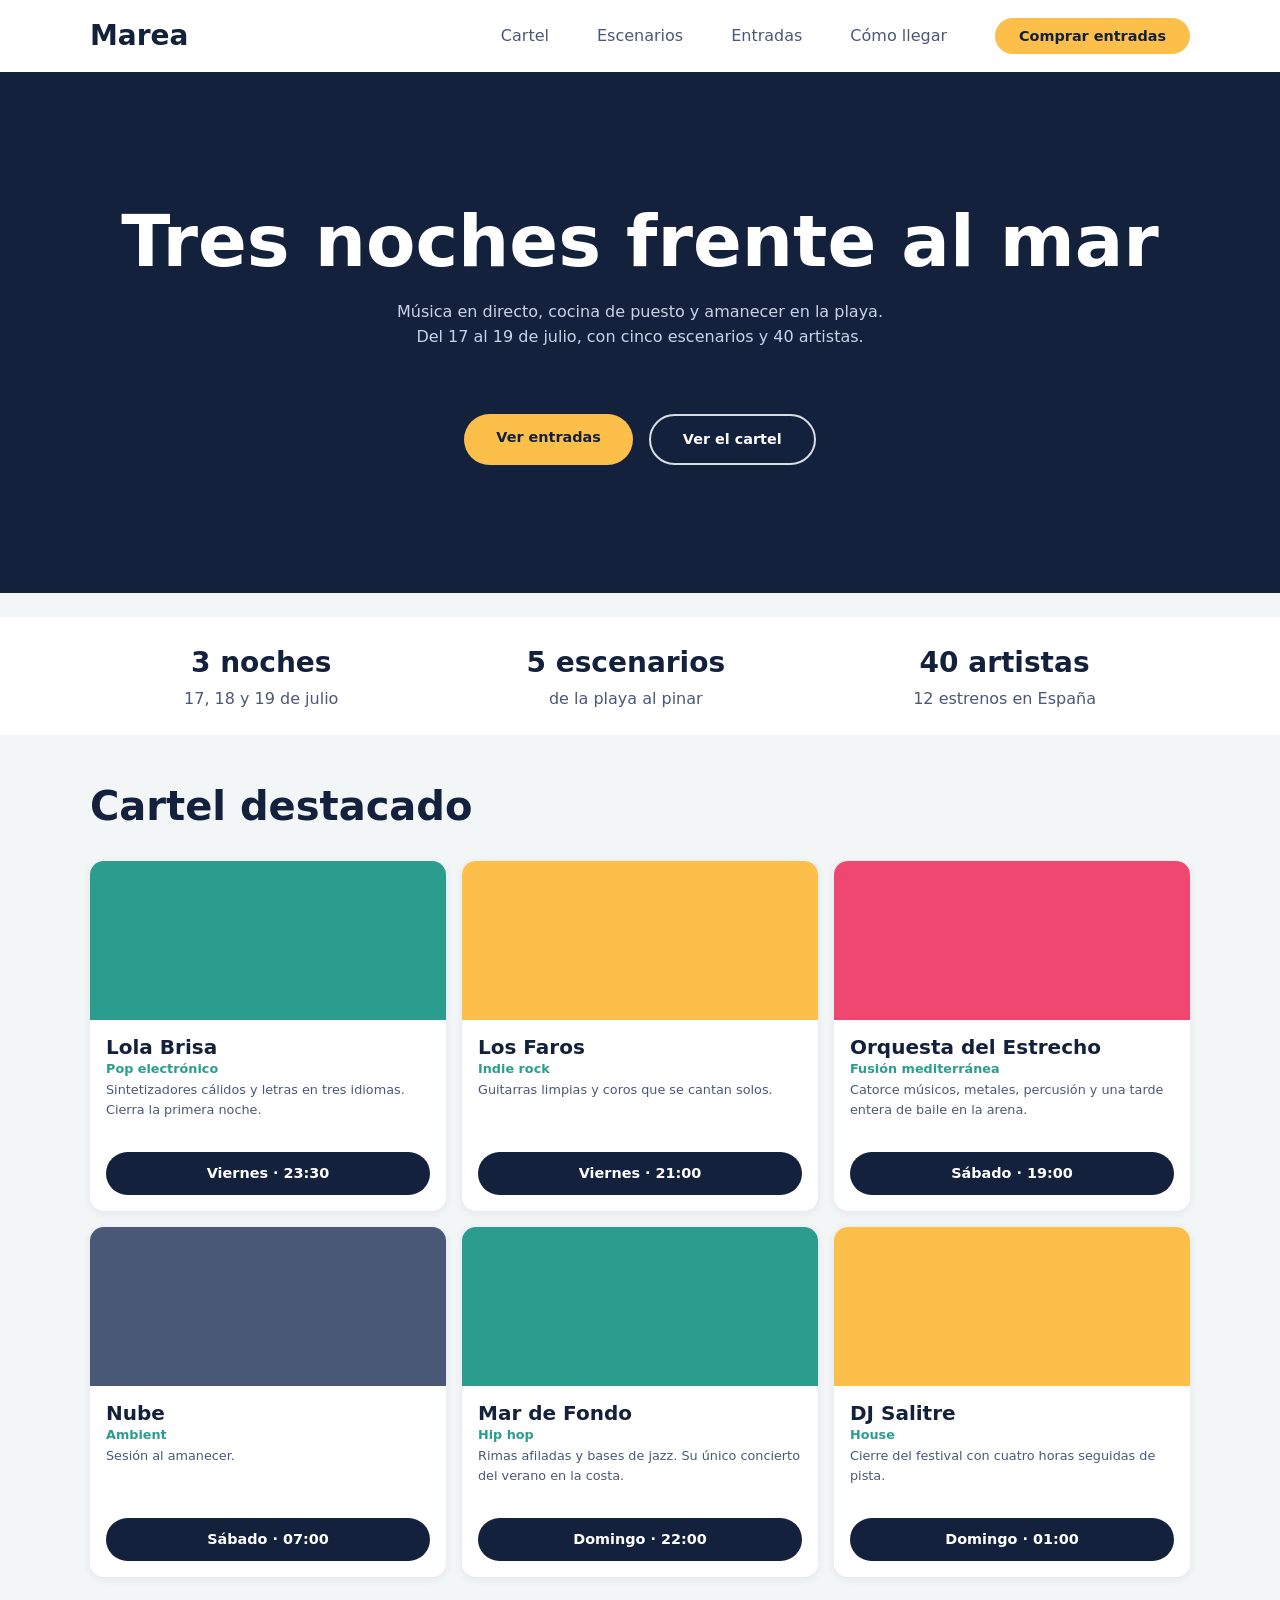
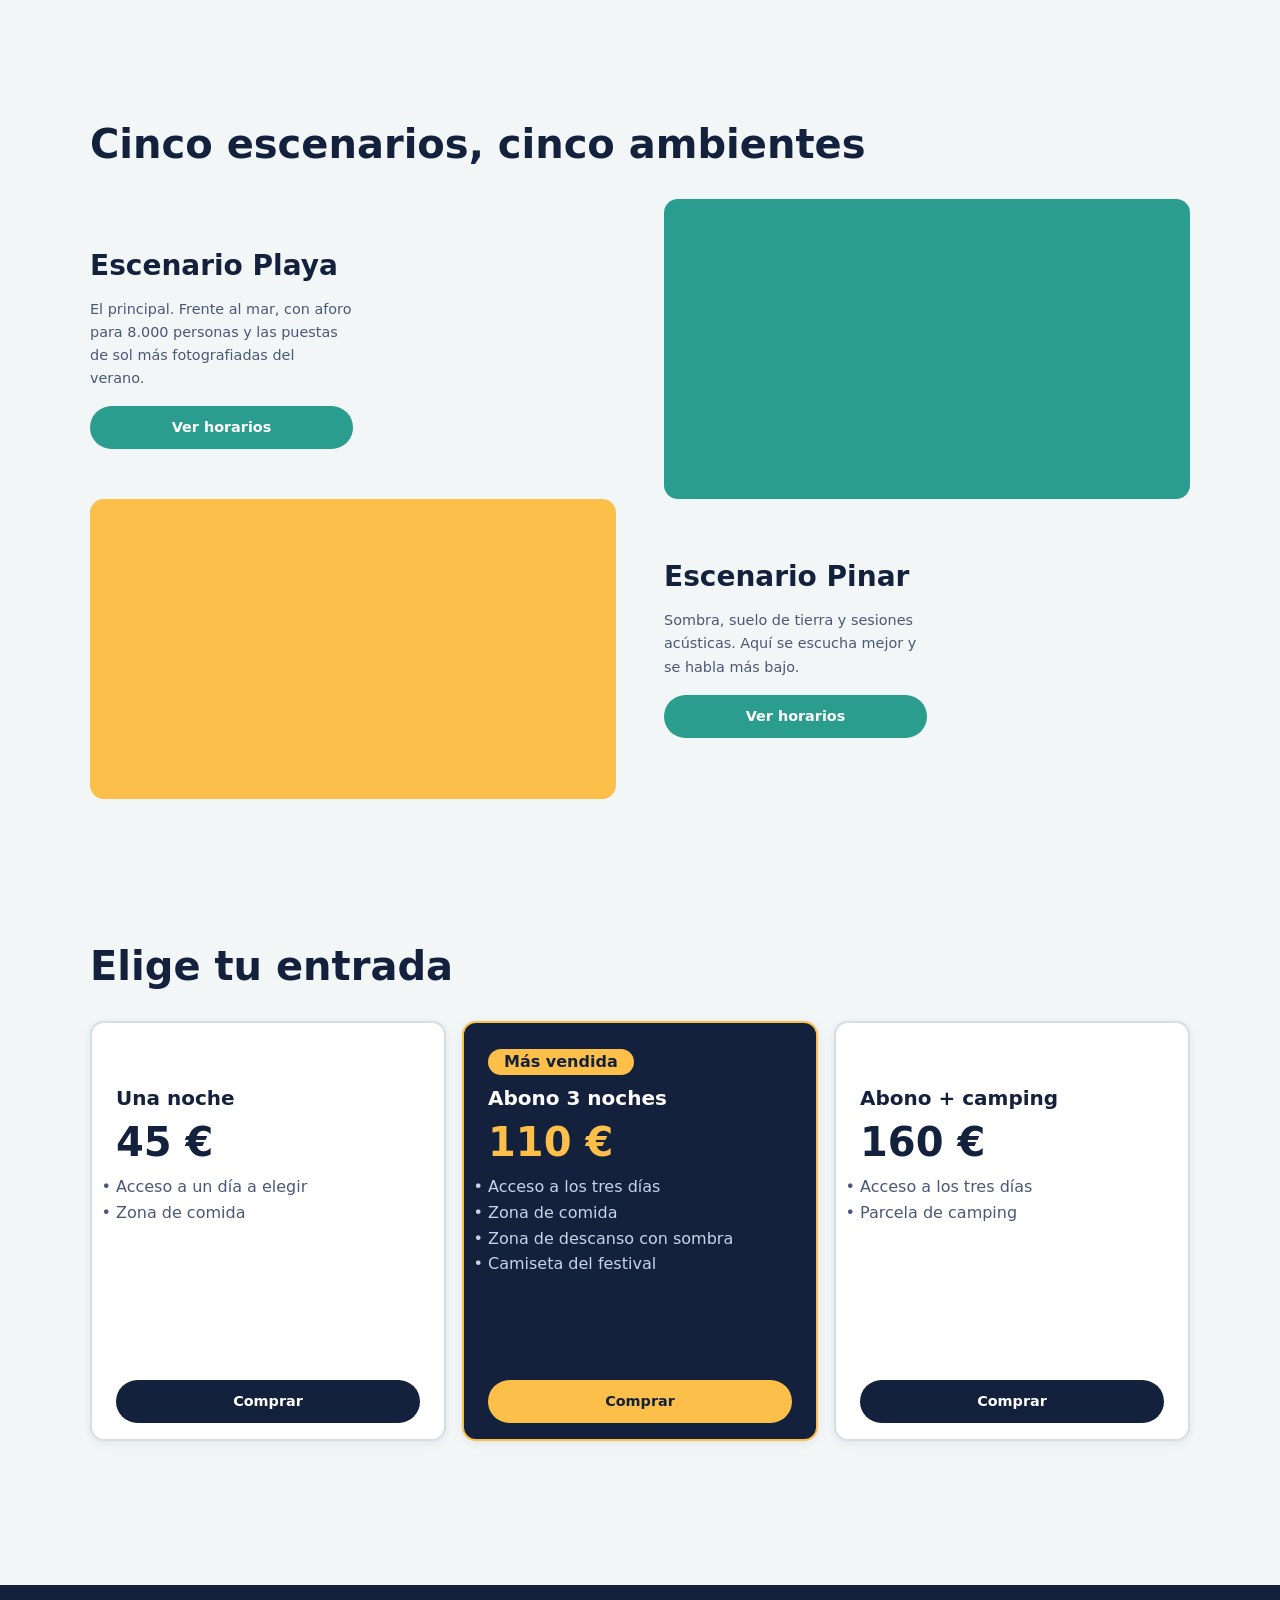
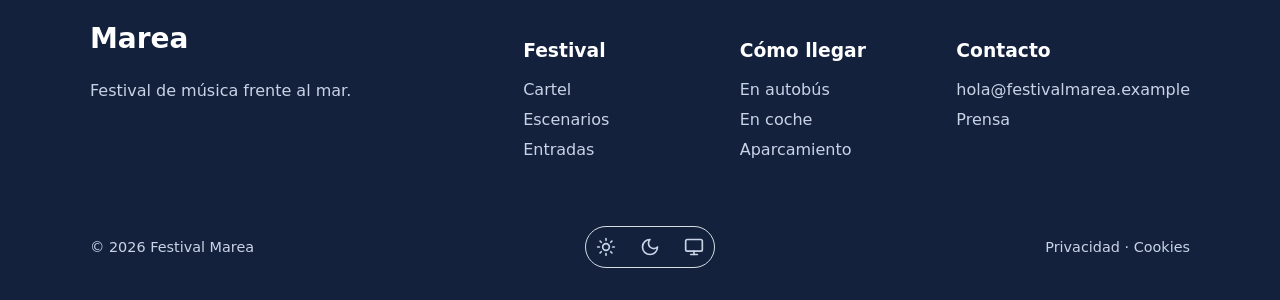
==== commit a5aa2454: "Add Bento grid project files and initial setup - Created README.md with project details and instruct" ====
--- a/Práctica Grid/index.html
+++ b/Práctica Grid/index.html
@@ -5,7 +5,12 @@
   <meta charset="UTF-8">
   <meta name="viewport" content="width=device-width, initial-scale=1">
   <title>Festival Marea · Layout con Flexbox y Grid</title>
-
+  <script>
+    try {
+      var t = localStorage.getItem("tema");
+      if (t) document.documentElement.dataset.theme = t;
+    } catch (e) { }
+  </script>
   <!-- 1º las variables y el reset, 2º vuestros estilos -->
   <link rel="stylesheet" href="css/variables.css">
   <link rel="stylesheet" href="css/styles.css">
@@ -17,8 +22,6 @@
   <header class="cabecera">
     <div class="contenedor cabecera__interior">
       <a href="#" class="logo">Marea</a>
-
-
 
       <button class="menu-toggle" aria-label="Abrir menú">
         <svg xmlns="http://www.w3.org/2000/svg" width="24" height="24" viewBox="0 0 24 24" fill="none"
@@ -300,6 +303,33 @@
     <div class="pie__legal">
       <div class="contenedor pie__legal-interior">
         <p>© 2026 Festival Marea</p>
+        <div class="selector" role="group" aria-label="Tema">
+          <button type="button" data-tema="light" aria-label="Tema claro" title="Claro">
+            <svg viewBox="0 0 24 24" aria-hidden="true">
+              <circle cx="12" cy="12" r="4" />
+              <path d="M12 2v2" />
+              <path d="M12 20v2" />
+              <path d="m4.93 4.93 1.41 1.41" />
+              <path d="m17.66 17.66 1.41 1.41" />
+              <path d="M2 12h2" />
+              <path d="M20 12h2" />
+              <path d="m6.34 17.66-1.41 1.41" />
+              <path d="m19.07 4.93-1.41 1.41" />
+            </svg>
+          </button>
+          <button type="button" data-tema="dark" aria-label="Tema oscuro" title="Oscuro">
+            <svg viewBox="0 0 24 24" aria-hidden="true">
+              <path d="M12 3a6 6 0 0 0 9 9 9 9 0 1 1-9-9Z" />
+            </svg>
+          </button>
+          <button type="button" data-tema="system" aria-label="Tema del sistema" title="Automático">
+            <svg viewBox="0 0 24 24" aria-hidden="true">
+              <rect width="20" height="14" x="2" y="3" rx="2" />
+              <line x1="8" x2="16" y1="21" y2="21" />
+              <line x1="12" x2="12" y1="17" y2="21" />
+            </svg>
+          </button>
+        </div>
         <p><a href="#">Privacidad</a> · <a href="#">Cookies</a></p>
       </div>
     </div>
--- a/Práctica Grid/css/variables.css
+++ b/Práctica Grid/css/variables.css
@@ -80,28 +80,29 @@
 
 /* Media Query */
 
-@media(prefers-color-scheme: dark) {
-    :root {
-        /* ---------- Color ---------- */
-        --color-fondo: #14213D;
-        /* fondo de página */
-        --color-superficie: #ffffff;
-        /* tarjetas, cajas */
-        --color-tinta: #14213d;
-        /* texto principal y fondos oscuros */
-        --color-tinta-suave: #4a5878;
-        /* texto secundario */
-        --color-sol: #fcbf49;
-        --color-sol-hover: #E9A31A;
-        /* acento principal (botones, destacados) */
-        --color-ola: #2a9d8f;
-        --color-ola-hover: #1E7B70;
-        /* acento secundario */
-        --color-coral: #ef476f;
-        /* acento de alerta / oferta */
-        --color-borde: #d5dee3;
-        --color-texto: #C9D3E6;
+@media (prefers-color-scheme: dark) {
+    :root:not([data-theme="light"]) {
+        --color-fondo: var(--color-tinta-900, #14213d);
+        --color-texto-principal: var(--color-tinta-100, #c9d3e6);
+        --color-tarjeta: #1c2b4d;
+        --color-borde: #2c3d66;
+        --color-acento: #8fa9ff;
+        --color-boton-texto: #14213d;
     }
+}
+
+:root[data-theme="dark"] {
+    color-scheme: dark;
+    --color-fondo: var(--color-tinta-900, #14213d);
+    --color-texto-principal: var(--color-tinta-100, #c9d3e6);
+    --color-tarjeta: #1c2b4d;
+    --color-borde: #2c3d66;
+    --color-acento: #8fa9ff;
+    --color-boton-texto: #14213d;
+}
+
+:root[data-theme="light"] {
+    color-scheme: light;
 }
 
 /* Fin Media Query */
--- a/Práctica Grid/css/styles.css
+++ b/Práctica Grid/css/styles.css
@@ -473,6 +473,7 @@
 .pie__legal-interior {
     display: flex;
     justify-content: space-between;
+    align-items: center;
     padding: var(--espacio-5) 0;
     font-size: var(--texto-s);
     color: var(--color-texto);
@@ -480,6 +481,51 @@
 
 .pie__legal-interior a:hover {
     color: var(--color-sol);
+}
+
+.selector {
+    display: inline-flex;
+    gap: 0.25rem;
+    background: var(--color-tarjeta);
+    border: 1px solid var(--color-borde);
+    border-radius: 999px;
+}
+
+.selector button {
+    display: grid;
+    place-items: center;
+    width: 2.5rem;
+    height: 2.5rem;
+    padding: 0;
+    border: 0;
+    border-radius: 999px;
+    background: transparent;
+    color: var(--color-texto-principal);
+    cursor: pointer;
+}
+
+.selector button:hover {
+    background: var(--color-tinta-suave);
+}
+
+.selector button[aria-pressed="true"] {
+    background: var(--color-acento);
+    color: var(--color-boton-texto);
+}
+
+.selector button:focus-visible {
+    outline: 2px solid var(--color-acento);
+    outline-offset: 2px;
+}
+
+.selector svg {
+    width: 1.25rem;
+    height: 1.25rem;
+    fill: none;
+    stroke: currentColor;
+    stroke-width: 2;
+    stroke-linecap: round;
+    stroke-linejoin: round;
 }
 
 /* Fin Sección Footer */
@@ -515,6 +561,7 @@
         background-color: var(--color-superficie);
         padding-block: var(--espacio-3);
         width: 100%;
+        height: 100vh;
 
         position: absolute;
         top: 70px;
@@ -581,7 +628,8 @@
 
     .cabecera__interior {
         flex-direction: column;
-        align-items: center;
+        align-content: space-between;
+        justify-content: center;
         text-align: center;
     }
 
